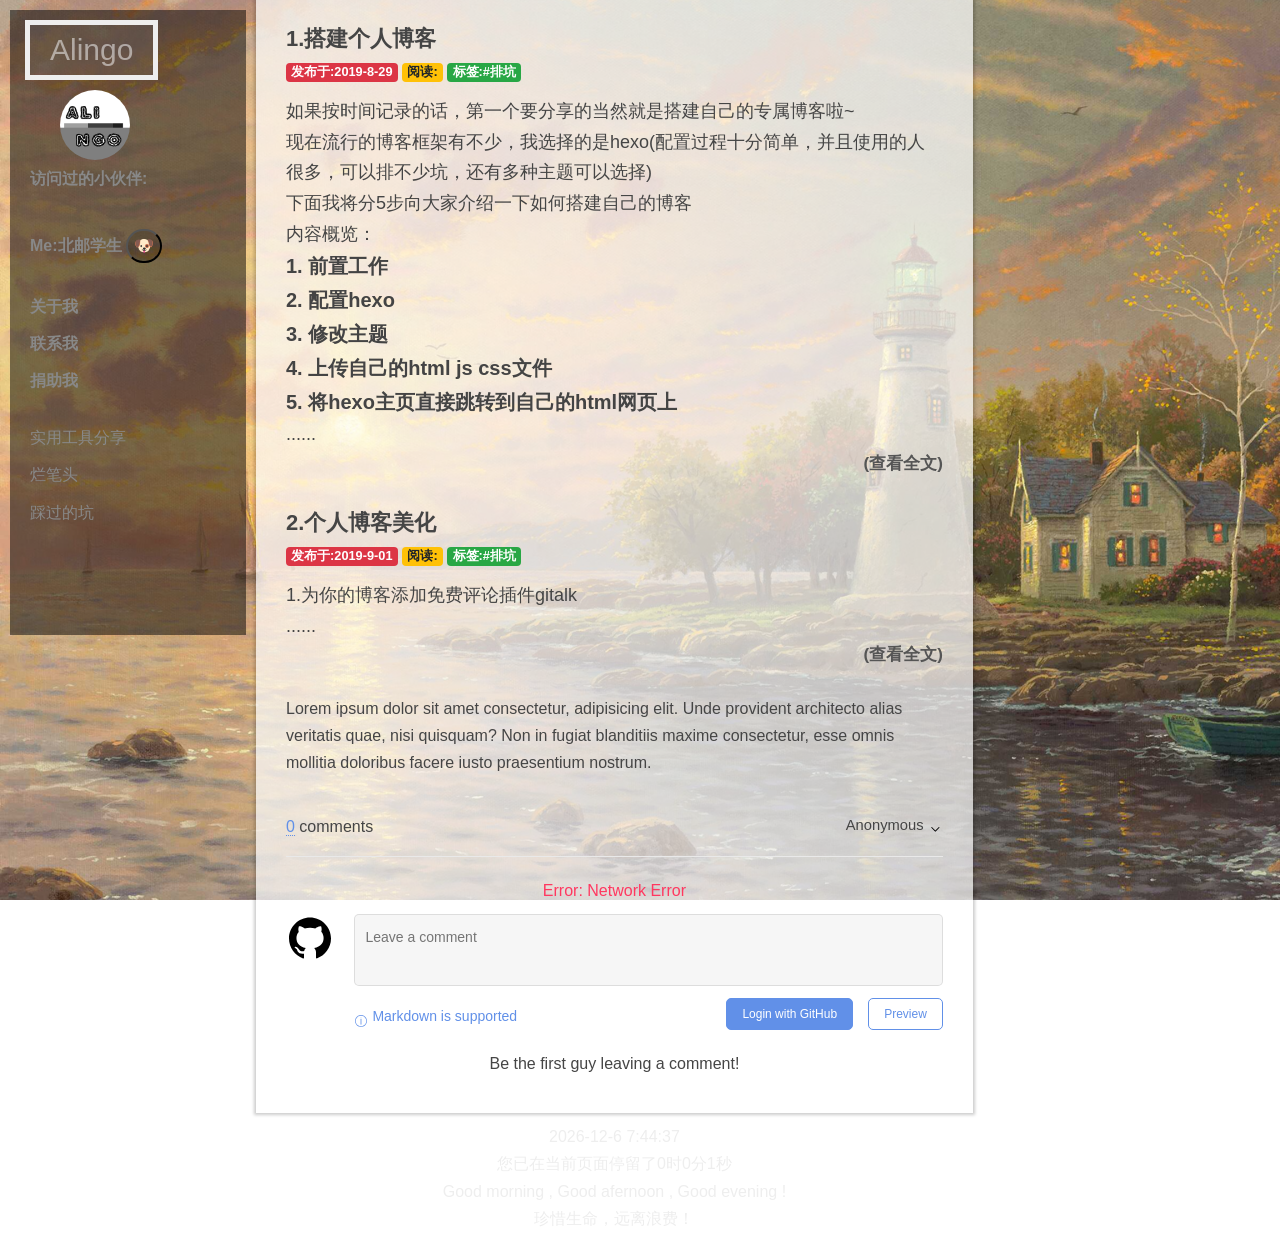
==== html/index.html @ 4c6421a2 "transparant UI and music" ====
<!DOCTYPE html>
<html lang="en">
<head>
    <meta charset="UTF-8">
    <meta name="viewport" content="width=device-width, initial-scale=1.0">
    <meta http-equiv="X-UA-Compatible" content="ie=edge">
    <link rel="stylesheet" href="../CSS/bootstrap.css">
    <link rel="stylesheet" href="../CSS/main.css">
    <link rel="stylesheet" media="(max-width: 821px)" href="../CSS/mobile.css">
    <link rel="stylesheet" href="https://cdn.jsdelivr.net/npm/gitalk@1/dist/gitalk.css">
    <link rel="icon" href="../img/portait.png" type="image/x-icon"/>
    <title>Alingo</title>
</head>
<body background="../img/background.jpg" class="bg">
    <script type="text/javascript">var OriginTitile=document.title,st;document.addEventListener("visibilitychange",function(){document.hidden?(document.title="点开来康康嘛🙈~",clearTimeout(st)):(document.title="(๑•̀ㅂ•́)✧～",st=setTimeout(function(){document.title=OriginTitile},3e3))})</script>
    <div class="side-bar">
        <label id="menu-toggle" for="menu-checkbox">菜单
            <img class="menuimg" src="../img/menu.png" alt="图挂了💀">
        </label>
        <input id="menu-checkbox" type="checkbox">  
        <div class="header">
        <a href="index.html" class="logo" id="logo-active">Alingo</a>
            <div class="portrait">
                <abbr title="一只小菜鸡的博客">
                <img src="../img/portait.png" alt="图挂了💀">
                </abbr>
                <div class="visited">访问过的小伙伴:</div>
                <span id="busuanzi_container_site_pv">
                    &nbsp; <span id="busuanzi_value_site_pv"></span>
                </span>
            </div>
            <div class="intro">Me:北邮学生
                <button id='trigger'>
                    🐶
                </button>
            </div>
        </div>
        <div class="nav">
            <a href="aboutMe.html" class="item">关于我</a>
            <a href="contact.html" class="item">联系我</a>
            <a href="donation.html" class="item">捐助我</a>
        </div>
        <div class="tag-list">
                <a href="share.html" class="item">实用工具分享</a>
                <a href="#" class="item">烂笔头</a>
                <a href="../article1.html" class="item">踩过的坑</a>
                <iframe frameborder="no" border="0" marginwidth="0" marginheight="0" width=100% height=86 src="https://music.163.com/outchain/player?type=2&id=3935191&auto=1&height=66"></iframe>
        </div>
    </div>
    <div class="main">
        <div class="article-list">
            <div class="item">
                <a href="../article1.html" class="title">1.搭建个人博客</a>
                <div class="status">
                    <span class="badge badge-danger"> 发布于:2019-8-29 </span>
                    <span class="badge badge-warning"> 阅读: 
                        <span id="busuanzi_container_page_pv">
                            <span id="busuanzi_value_page_pv"></span>
                        </span>
                    </span>
                    <span class="badge badge-success"> 标签:#排坑 </span>
                </div>
                <div class="content">
                    如果按时间记录的话，第一个要分享的当然就是搭建自己的专属博客啦~<br>
                    现在流行的博客框架有不少，我选择的是hexo(配置过程十分简单，并且使用的人很多，可以排不少坑，还有多种主题可以选择)<br>
                    下面我将分5步向大家介绍一下如何搭建自己的博客<br>
                    内容概览：<br>
                    <div class="poisioning pager">
                        <a href="../article1.html#PassageOnePartOne">1. 前置工作</a>
                    </div>
                    <div class="poisioning pager">
                        <a href=../article1.html#PassageOnePartTwo">2. 配置hexo</a>
                    </div>
                    <div class="poisioning pager">
                        <a href="../article1.html#PassageOnePartThree">3. 修改主题</a>
                    </div>
                    <div class="poisioning pager">
                        <a href="../article1.html#PassageOnePartFour">4. 上传自己的html js css文件</a>
                    </div>
                    <div class="poisioning pager">
                        <a href="../article1.html#PassageOnePartFive">5. 将hexo主页直接跳转到自己的html网页上</a>
                    </div>
                    ......
                    <div class="seemore">
                        <a class="seemore" href="../article1.html">(查看全文)</a>
                    </div>
                </div>
            </div>
            <div class="item">
                <a href="../article2.html" class="title">2.个人博客美化</a>
                <div class="status">
                    <span class="badge badge-danger"> 发布于:2019-9-01 </span>
                    <span class="badge badge-warning"> 阅读: 
                        <span id="busuanzi_container_page_pv">
                            <span id="busuanzi_value_page_pv"></span>
                        </span>
                    </span>
                    <span class="badge badge-success"> 标签:#排坑 </span>
                </div>
                <div class="content">
                    <div>
                        1.为你的博客添加免费评论插件gitalk
                    </div>
                    ......
                    <div class="seemore">
                        <a class="seemore" href="../article2.html">(查看全文)</a>
                    </div>
                </div>
            </div>
            <div>Lorem ipsum dolor sit amet consectetur, adipisicing elit. Unde provident architecto alias veritatis quae, nisi quisquam? Non in fugiat blanditiis maxime consectetur, esse omnis mollitia doloribus facere iusto praesentium nostrum.</div>
            <!--<div class="container">
                <ul class="pager">
                    <a href="#" class="front">上一页</a>
                    <div class="cur_page"></div>
                    <a href="#" class="next">下一页</a>
                </ul>
                <div class="pager">
                        <input id="jump" type="text" placeholder="去其他页瞅瞅">
                        <button id="jump-trigger">
                            <img class="nobigger" src="img/jump.png" alt="图挂了💀">
                        </button>
                        <label for="jump-trigger">跳转</label>
                </div>
            </div> -->
            <!-- Gitalk 评论 start  -->
                <!-- Link Gitalk 的支持文件  -->
                <link rel="stylesheet" href="../css/gitalk.css">
                <script src="../gitalk.js"></script>

                <div id="gitalk-container"></div>
                    <script type="text/javascript">
                    var gitalk = new Gitalk({

                    // gitalk的主要参数
                        clientID: '4f56daafab48733897d8',
                        clientSecret: '4a0a577ac599fd55c448ad5237aacf51700f13ed',
                        repo: 'MyBlogComment',
                        owner: 'Alingo2',
                        admin: ['Alingo2'],
                        id: 'window.location.index.html',
                    
                    });
                    gitalk.render('gitalk-container');
                </script>
                <!-- Gitalk end -->
        </div>
        <footer>
            <div id="show"></div>
            <div>
                Good morning , Good afernoon , Good evening !
            </div>
            <div>
                珍惜生命，远离浪费！
            </div>
        </footer>
    </div>
    <script src="../js/jQuery.js"></script>
    <script async src="../js/busuanzi.js"></script>
    <script src="../js/main.js"></script>
    <script src="//code.tidio.co/4o2osqb8i2nvpqo3ypfaizyqgdcedkvs.js"></script>
</body>
</html>
---- CSS/main.css ----
* {
    box-sizing: border-box;
}
body
{
    line-height: 1.7;
}
a
{
    text-decoration: none;
}
a, body
{
    color: #eee;
}

.side-bar
{
    float:  left;
    width:  20%;
    position: fixed;
}
.portrait img
{
    width:70px;
    height: 70px;
    border-radius: 50%;
    position: relative;
    left: 35px;
}
.side-bar > * 
{
    padding: 10px 15px;
}

.side-bar .nav a,
.side-bar .tag-list a,
.visited,
.intro
{
    display: block;     /*占一整行*/
    padding: 5px;
    color: #888;
    transition: color 500ms;
}
.side-bar .nav a:hover,
.side-bar .tag-list a:hover,
.visited:hover,
.intro:hover
{
    color: #eee;
    font-weight: 600;
}

.side-bar .nav a
{
    font-weight: 700;
}

.main
{
    float: right;
    width: 80%;
    color: #454545;
}

.nav
{
    display: block;
}
.header .logo
{
    line-height: 1;
    border: 5px solid #eee;
    padding: 10px 20px;
    font-size: 30px;
    display: inline-block;
    margin-bottom: 10px;
    color: rgba(238, 238, 238, 0.555);
    transition: color 400ms;
}
.logo{
    background:rgba(119, 119, 119, 0.2) !important;
}
.header .logo:hover
{
    color:#fff;
    text-decoration: underline;
}
.header,
.nav,
.tag-list
{
    background-color: rgba(0, 0, 0, 0.5);
    margin: 0 10px;
}
.header{
    margin-top: 10px;
}
.article-list, .article
{
    background: rgba(255, 255, 255, 0.7);
    margin-right: 30%;
    padding: 20px 30px;
    box-shadow: 0 0 3px 2px rgba(0,0,0,0.2);
}

.article-list .item
{
    margin-bottom: 25px;
}

.article .title
{
    display: block;
    text-align: center;
}
.article-list .item .title,
.article .title
{
    color: #454545;
    font-size: 22px;
    font-weight: 700;
}

.article-list .item .status,
.article .status
{
    font-size: 17px;
    color: #ccc;
    margin-top: 0px; 
}
.article .status
{
    text-align: center;
}
.article-list .item > *,
.article > *
{
    margin: 10px 0;
}

.content a
{
    color: #555;
    font-weight: 700;
    font-size: 20px;
}

#menu-checkbox,
#menu-toggle
{
    display: none;
}

footer
{
    margin-right: 30%;
    text-align: center;
    padding: 10px;
    color: #eee;
}

#jump
{
    width: 120px;
    text-align: center;
}

.pager > a,
.pager > label
{
    color:#444;
    transition: color 400ms;
}

.pager a:hover,
.content a:hover,
.pager > label:hover
{
    color: #333;
    font-weight: 700;
    text-decoration: none;
}
.article-list .item .title:hover
{
    text-decoration: none;
    color: #888;
}
.pager
{
    text-align: center;
    padding: 0 0 0 0;
    margin-bottom: 0px;
}
.content a:hover
{
    color: #999;
}

.nav a:hover,
.tag-list a:hover
{
    text-decoration: none;
}

.content
{
    font-size: 18px;
}

.active
{
    color: #eee !important;
}

#logo-actives
{
    color:#fff;
    text-decoration: underline;
}

#trigger{
    background-color: rgba(0, 0, 0, 0.2);
    border-radius: 17px;
}

#jump-trigger{
    background-color: #fff;
    border-radius: 18px;
    width: 40px;
    height: 40px;
}
.nobigger{
    max-width: 110%;
}
.seemore{
    text-align: right;
    font-size: 17px !important;
}
.poisioning{
    text-align: left;
}
.subtitle{
    background: #454545;
    color: #eee;
    font-size: 25px;
}
.code{
    background: #595959;
    color: #fff;
    font-size: 22px;
}
.cur_page{
    display: inline;
    padding: 10px;
}
.visited,
.intro{
    display: block;
    font-weight: 600;
}
.sm-icon{
    width: 47px;
    height: 47px;
    padding: 5px;
}





.logo {
	background:#454545;
    color:#fff;
	border:none;
	position:relative;
	height:60px;
	font-size:1.6em;
	padding:0 2em;
	cursor:pointer;
	transition:800ms ease all;
	outline:none;
}
.logo:hover {
	background:#333;
	color:#fff;
}
.logo:before,.logo:after {
	content:'';
	position:absolute;
	top:0;
	right:0;
	height:2px;
	width:0;
	background:#fff;
	transition:400ms ease all;
}
.logo:after {
	right:inherit;
	top:inherit;
	left:0;
	bottom:0;
}
.logo:hover:before,.logo:hover:after {
	width:100%;
	transition:800ms ease all;
}

.bg{
    background-size: cover;
    position: absolute;
    background-attachment: fixed;
}
---- CSS/mobile.css ----
.side-bar{
    position: relative;
    width: 100%;
    float: none;
}

.main{
    width: 100%;
    padding-left: 10px;
    padding-right: 10px;
}

.article-list,
.article{
    margin-right: 0%;
}

.side-bar .nav,
.side-bar .tag-list{
    text-align: center;
    display: none;
}

#menu-checkbox:checked ~ .nav,
#menu-checkbox:checked ~ .tag-list{
    display: block;
}

#menu-toggle{
    display: block;
    position: absolute;
    top: 10px;
    right: 0;
    font-size: 19px;
    font-weight: 550;
    color: rgba(255,255,255,.7);
}

.menuimg{
    width:16px;
    height: 16px;
}

.side-bar .nav a,
.side-bar .tag-list a{
    display: inline-block;
    padding: 3px;
}

.nav, .tag-list{
    padding: 8px;
}
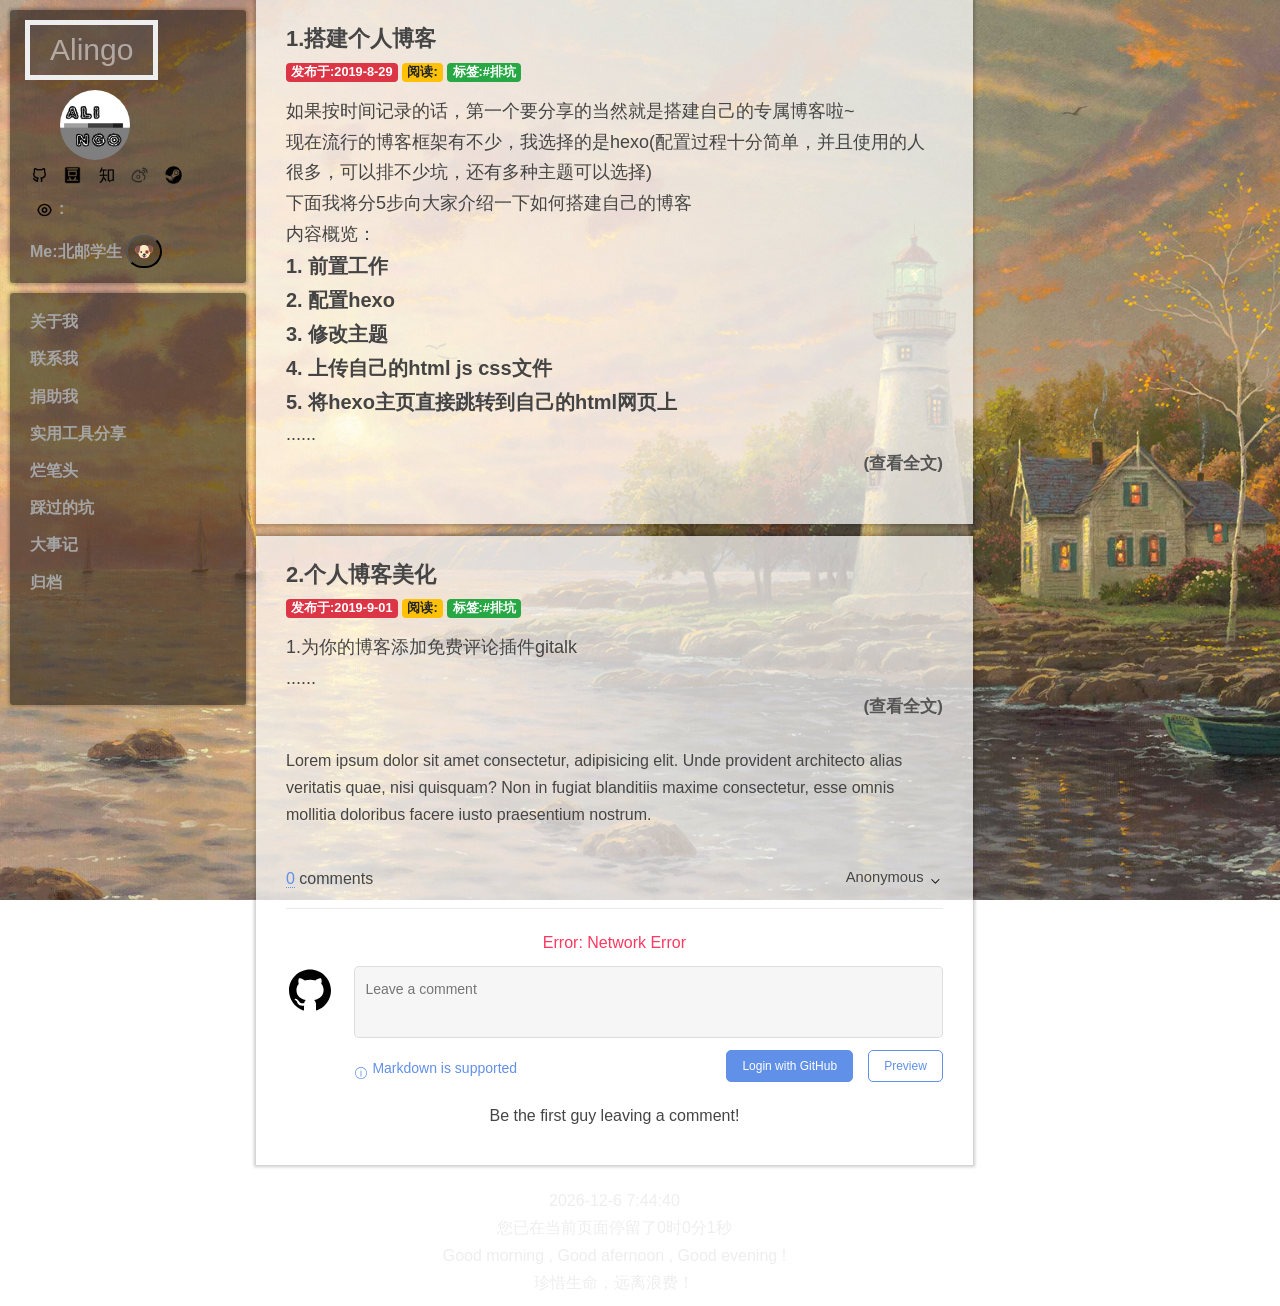
==== commit 26e61de7: "debug" ====
--- a/html/index.html
+++ b/html/index.html
@@ -22,12 +22,25 @@
         <a href="index.html" class="logo" id="logo-active">Alingo</a>
             <div class="portrait">
                 <abbr title="一只小菜鸡的博客">
-                <img src="../img/portait.png" alt="图挂了💀">
+                <img src="../img/portait.png" id="por" alt="图挂了💀">
                 </abbr>
-                <div class="visited">访问过的小伙伴:</div>
-                <span id="busuanzi_container_site_pv">
-                    &nbsp; <span id="busuanzi_value_site_pv"></span>
-                </span>
+                <div class="icon-list">
+                    <a href="https://github.com/Alingo2" target="_blank">
+                    <img src="../img/github.png" class="nobigger sm-icon" alt="图挂了💀"></a>
+                    <a href="https://www.douban.com/people/173377005/" target="_blank">
+                    <img src="../img/douban.png" class="nobigger sm-icon" alt="图挂了💀"></a>            
+                    <a href="https://www.zhihu.com/people/feng-yl-65/activities" target="_blank">
+                    <img src="../img/zhihu.png" class="nobigger sm-icon" alt="图挂了💀"></a>      
+                    <a href="https://weibo.com/5514257723/profile?topnav=1&wvr=6" target="_blank">
+                    <img src="../img/weibo.png" class="nobigger sm-icon" alt="图挂了💀"></a>
+                    <a href="https://steamcommunity.com/profiles/76561198096910827/" target="_blank">
+                    <img src="../img/steam.png" class="nobigger sm-icon" alt="图挂了💀"></a> 
+                </div>    
+                <div class="visited"><img class="sm-icon nobigger" src="../img/browse.png" alt="图挂了💀">:
+                    <span id="busuanzi_container_site_pv">
+                        &nbsp; <span id="busuanzi_value_site_pv"></span>
+                    </span>
+                </div>
             </div>
             <div class="intro">Me:北邮学生
                 <button id='trigger'>
@@ -39,12 +52,12 @@
             <a href="aboutMe.html" class="item">关于我</a>
             <a href="contact.html" class="item">联系我</a>
             <a href="donation.html" class="item">捐助我</a>
-        </div>
-        <div class="tag-list">
-                <a href="share.html" class="item">实用工具分享</a>
-                <a href="#" class="item">烂笔头</a>
-                <a href="../article1.html" class="item">踩过的坑</a>
-                <iframe frameborder="no" border="0" marginwidth="0" marginheight="0" width=100% height=86 src="https://music.163.com/outchain/player?type=2&id=3935191&auto=1&height=66"></iframe>
+            <a href="share.html" class="item">实用工具分享</a>
+            <a href="#" class="item">烂笔头</a>
+            <a href="../article1.html" class="item">踩过的坑</a>
+            <a href="#" class="item">大事记</a>
+            <a href="#" class="item">归档</a>
+            <iframe frameborder="no" border="0" marginwidth="0" marginheight="0" width=100% height=86 src="https://music.163.com/outchain/player?type=2&id=3935191&auto=1&height=66"></iframe>
         </div>
     </div>
     <div class="main">
@@ -86,6 +99,8 @@
                     </div>
                 </div>
             </div>
+        </div>
+        <div class="article-list">
             <div class="item">
                 <a href="../article2.html" class="title">2.个人博客美化</a>
                 <div class="status">
@@ -123,7 +138,6 @@
                 </div>
             </div> -->
             <!-- Gitalk 评论 start  -->
-                <!-- Link Gitalk 的支持文件  -->
                 <link rel="stylesheet" href="../css/gitalk.css">
                 <script src="../gitalk.js"></script>
 
--- a/CSS/main.css
+++ b/CSS/main.css
@@ -20,7 +20,7 @@
     width:  20%;
     position: fixed;
 }
-.portrait img
+#por
 {
     width:70px;
     height: 70px;
@@ -34,17 +34,16 @@
 }
 
 .side-bar .nav a,
-.side-bar .tag-list a,
 .visited,
 .intro
 {
     display: block;     /*占一整行*/
     padding: 5px;
-    color: #888;
+    color: rgb(165, 165, 165);
     transition: color 500ms;
 }
+
 .side-bar .nav a:hover,
-.side-bar .tag-list a:hover,
 .visited:hover,
 .intro:hover
 {
@@ -88,14 +87,15 @@
     text-decoration: underline;
 }
 .header,
-.nav,
-.tag-list
+.nav
 {
     background-color: rgba(0, 0, 0, 0.5);
     margin: 0 10px;
+    border-radius: 3px;
+    box-shadow: 0 0 3px 2px rgba(0,0,0,0.2);
 }
 .header{
-    margin-top: 10px;
+    margin: 10px;
 }
 .article-list, .article
 {
@@ -187,6 +187,9 @@
     text-decoration: none;
     color: #888;
 }
+.article-list{
+    margin-bottom: 12px;
+}
 .pager
 {
     text-align: center;
@@ -198,8 +201,7 @@
     color: #999;
 }
 
-.nav a:hover,
-.tag-list a:hover
+.nav a:hover
 {
     text-decoration: none;
 }
@@ -242,12 +244,12 @@
     text-align: left;
 }
 .subtitle{
-    background: #454545;
+    background: rgba(31, 31, 31, 0.85);
     color: #eee;
     font-size: 25px;
 }
 .code{
-    background: #595959;
+    background: rgba(31, 31, 31, 0.65);
     color: #fff;
     font-size: 22px;
 }
@@ -261,13 +263,14 @@
     font-weight: 600;
 }
 .sm-icon{
-    width: 47px;
-    height: 47px;
-    padding: 5px;
-}
-
-
-
+    width: 29px;
+    height: 30px;
+    padding: 6px;
+}
+.icon-list > a:hover{
+    background: rgba(173, 173, 173, 0.2);
+    border-radius: 5px;
+}
 
 
 .logo {
@@ -311,4 +314,5 @@
     background-size: cover;
     position: absolute;
     background-attachment: fixed;
+    background-repeat: no-repeat;
 }
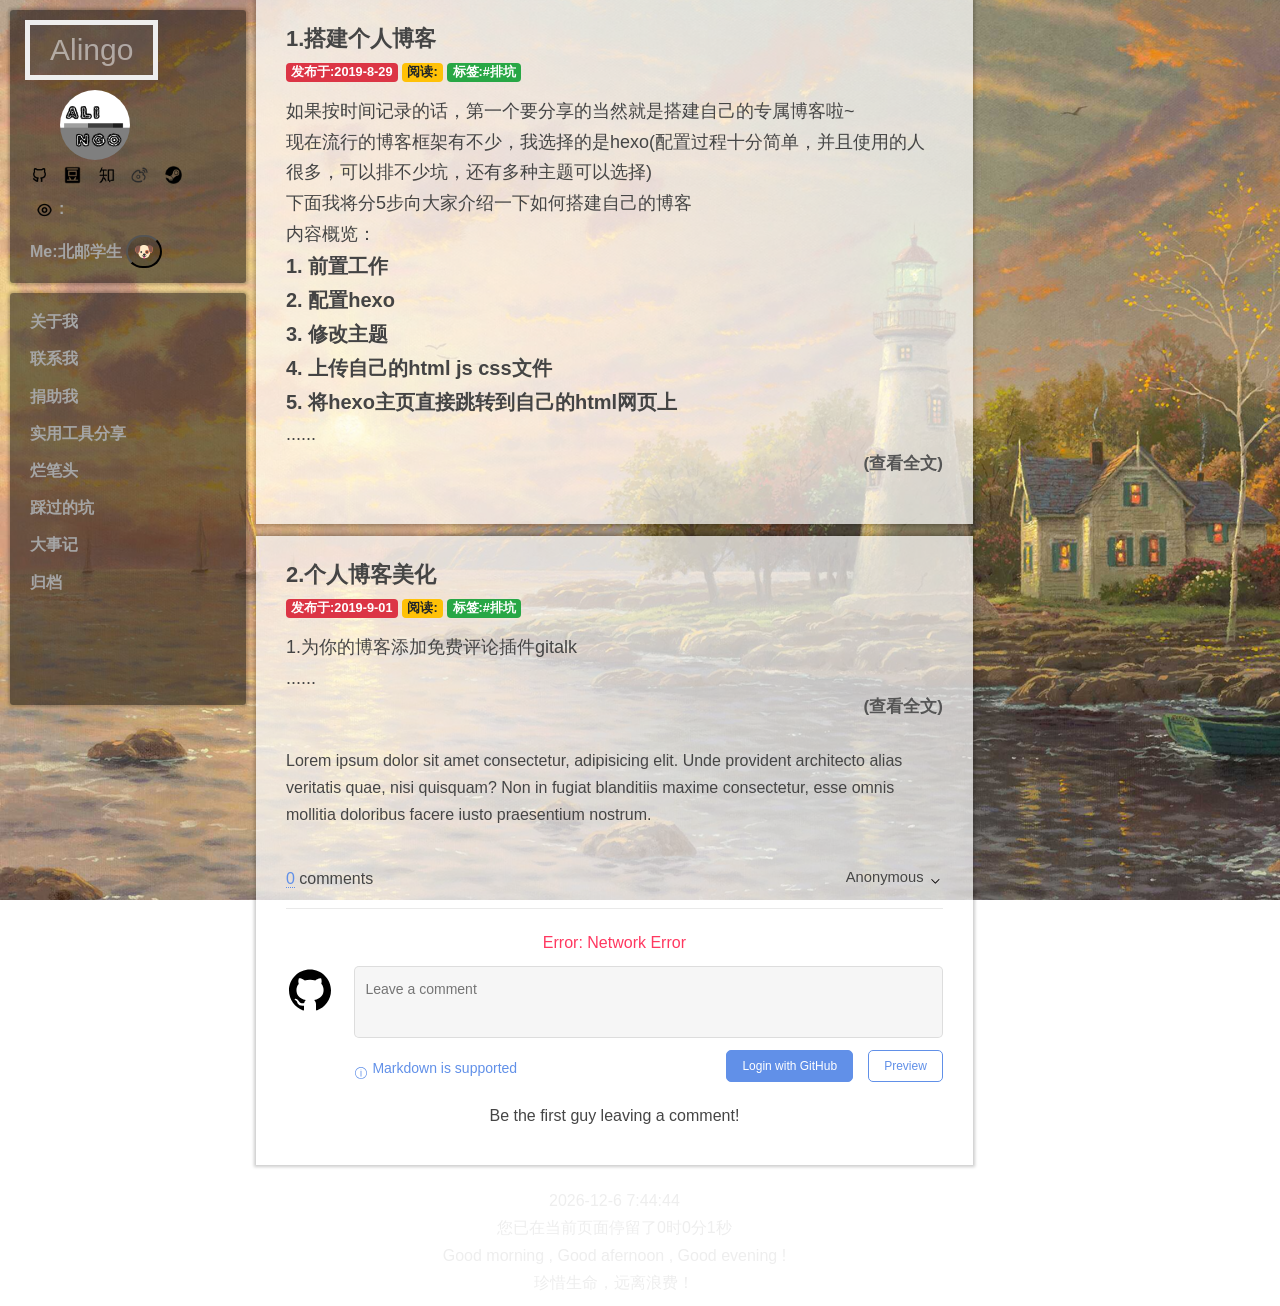
==== commit ade5c3ac: "new passage" ====
--- a/html/index.html
+++ b/html/index.html
@@ -55,8 +55,8 @@
             <a href="share.html" class="item">实用工具分享</a>
             <a href="#" class="item">烂笔头</a>
             <a href="../article1.html" class="item">踩过的坑</a>
-            <a href="#" class="item">大事记</a>
-            <a href="#" class="item">归档</a>
+            <a href="history.html" class="item">大事记</a>
+            <a href="tag.html" class="item">归档</a>
             <iframe frameborder="no" border="0" marginwidth="0" marginheight="0" width=100% height=86 src="https://music.163.com/outchain/player?type=2&id=3935191&auto=1&height=66"></iframe>
         </div>
     </div>
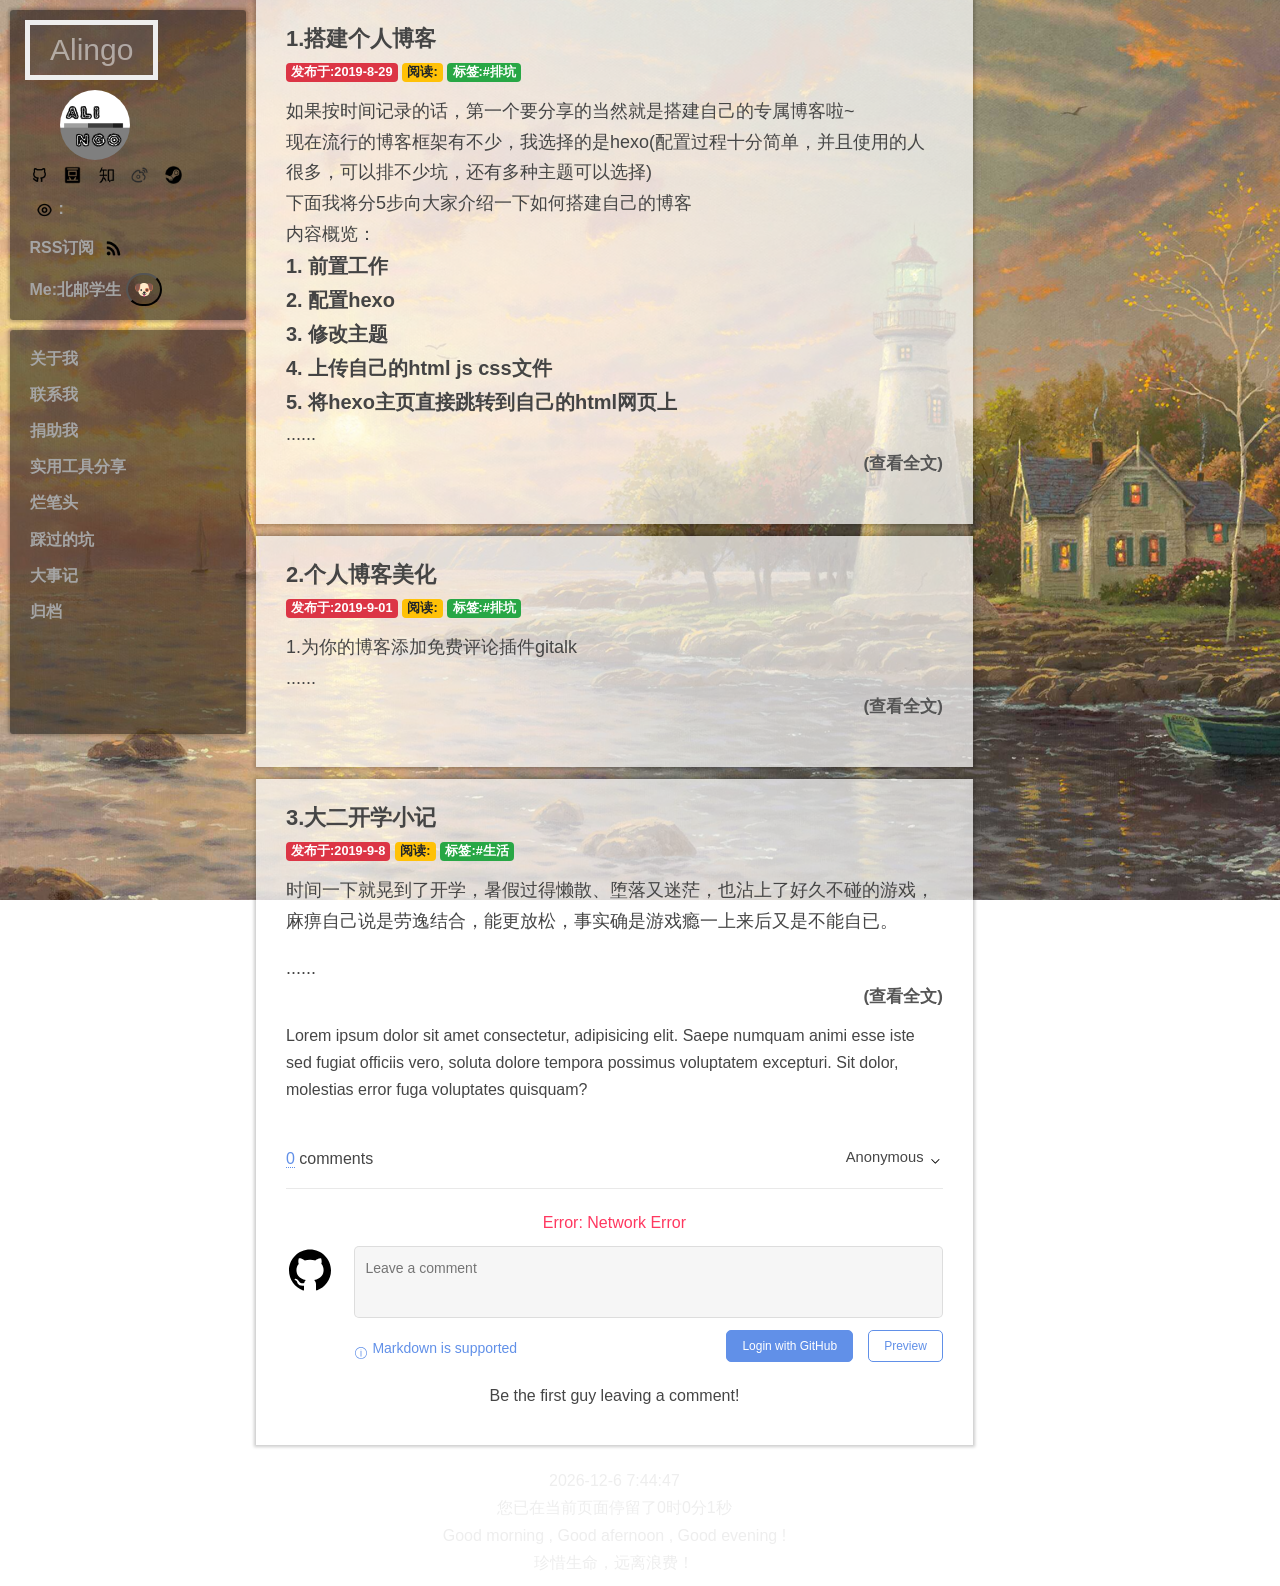
==== commit 31e3e8cb: "add RSS and a new passage" ====
--- a/html/index.html
+++ b/html/index.html
@@ -28,9 +28,9 @@
                     <a href="https://github.com/Alingo2" target="_blank">
                     <img src="../img/github.png" class="nobigger sm-icon" alt="图挂了💀"></a>
                     <a href="https://www.douban.com/people/173377005/" target="_blank">
-                    <img src="../img/douban.png" class="nobigger sm-icon" alt="图挂了💀"></a>            
+                    <img src="../img/douban.png" class="nobigger sm-icon" alt="图挂了💀"></a>       
                     <a href="https://www.zhihu.com/people/feng-yl-65/activities" target="_blank">
-                    <img src="../img/zhihu.png" class="nobigger sm-icon" alt="图挂了💀"></a>      
+                    <img src="../img/zhihu.png" class="nobigger sm-icon" alt="图挂了💀"> </a>      
                     <a href="https://weibo.com/5514257723/profile?topnav=1&wvr=6" target="_blank">
                     <img src="../img/weibo.png" class="nobigger sm-icon" alt="图挂了💀"></a>
                     <a href="https://steamcommunity.com/profiles/76561198096910827/" target="_blank">
@@ -41,6 +41,10 @@
                         &nbsp; <span id="busuanzi_value_site_pv"></span>
                     </span>
                 </div>
+                <div class="intro">
+                    RSS订阅
+                    <a href="../../atom.xml" target="_blank" class="item"><img src="../img/rss.png" class="nobigger sm-icon" alt="图挂了💀"></a>
+                </div>
             </div>
             <div class="intro">Me:北邮学生
                 <button id='trigger'>
@@ -53,7 +57,7 @@
             <a href="contact.html" class="item">联系我</a>
             <a href="donation.html" class="item">捐助我</a>
             <a href="share.html" class="item">实用工具分享</a>
-            <a href="#" class="item">烂笔头</a>
+            <a href="../memory1.html" class="item">烂笔头</a>
             <a href="../article1.html" class="item">踩过的坑</a>
             <a href="history.html" class="item">大事记</a>
             <a href="tag.html" class="item">归档</a>
@@ -122,8 +126,29 @@
                     </div>
                 </div>
             </div>
-            <div>Lorem ipsum dolor sit amet consectetur, adipisicing elit. Unde provident architecto alias veritatis quae, nisi quisquam? Non in fugiat blanditiis maxime consectetur, esse omnis mollitia doloribus facere iusto praesentium nostrum.</div>
-            <!--<div class="container">
+        </div>
+        <div class="article-list">
+            <div class="item">
+                <a href="../article1.html" class="title">3.大二开学小记</a>
+                <div class="status">
+                    <span class="badge badge-danger"> 发布于:2019-9-8 </span>
+                    <span class="badge badge-warning"> 阅读: 
+                        <span id="busuanzi_container_page_pv">
+                            <span id="busuanzi_value_page_pv"></span>
+                        </span>
+                    </span>
+                    <span class="badge badge-success"> 标签:#生活 </span>
+                </div>
+                <div class="content">
+                    <p>  时间一下就晃到了开学，暑假过得懒散、堕落又迷茫，也沾上了好久不碰的游戏，麻痹自己说是劳逸结合，能更放松，事实确是游戏瘾一上来后又是不能自已。  </p>
+                    ......
+                    <div class="seemore">
+                        <a class="seemore" href="../article3.html">(查看全文)</a>
+                    </div>
+                </div>
+                <div>Lorem ipsum dolor sit amet consectetur, adipisicing elit. Saepe numquam animi esse iste sed fugiat officiis vero, soluta dolore tempora possimus voluptatem excepturi. Sit dolor, molestias error fuga voluptates quisquam?</div>
+            </div>
+                        <!--<div class="container">
                 <ul class="pager">
                     <a href="#" class="front">上一页</a>
                     <div class="cur_page"></div>
@@ -138,25 +163,25 @@
                 </div>
             </div> -->
             <!-- Gitalk 评论 start  -->
-                <link rel="stylesheet" href="../css/gitalk.css">
-                <script src="../gitalk.js"></script>
+            <link rel="stylesheet" href="../css/gitalk.css">
+            <script src="../js/gitalk.js"></script>
 
-                <div id="gitalk-container"></div>
-                    <script type="text/javascript">
-                    var gitalk = new Gitalk({
+            <div id="gitalk-container"></div>
+                <script type="text/javascript">
+                var gitalk = new Gitalk({
 
-                    // gitalk的主要参数
-                        clientID: '4f56daafab48733897d8',
-                        clientSecret: '4a0a577ac599fd55c448ad5237aacf51700f13ed',
-                        repo: 'MyBlogComment',
-                        owner: 'Alingo2',
-                        admin: ['Alingo2'],
-                        id: 'window.location.index.html',
-                    
-                    });
-                    gitalk.render('gitalk-container');
-                </script>
-                <!-- Gitalk end -->
+                // gitalk的主要参数
+                    clientID: '4f56daafab48733897d8',
+                    clientSecret: '4a0a577ac599fd55c448ad5237aacf51700f13ed',
+                    repo: 'MyBlogComment',
+                    owner: 'Alingo2',
+                    admin: ['Alingo2'],
+                    id: 'window.location.index.html',
+                
+                });
+                gitalk.render('gitalk-container');
+            </script>
+            <!-- Gitalk end -->
         </div>
         <footer>
             <div id="show"></div>
--- a/CSS/main.css
+++ b/CSS/main.css
@@ -38,7 +38,7 @@
 .intro
 {
     display: block;     /*占一整行*/
-    padding: 5px;
+    padding: 4.5px;
     color: rgb(165, 165, 165);
     transition: color 500ms;
 }
@@ -272,6 +272,17 @@
     border-radius: 5px;
 }
 
+.art_img{
+    padding: 12px;
+    opacity:0.95;
+}
+.incident{
+    padding: 70px 30px;
+}
+
+.bigpic{
+    max-width: 100%;
+}
 
 .logo {
 	background:#454545;
